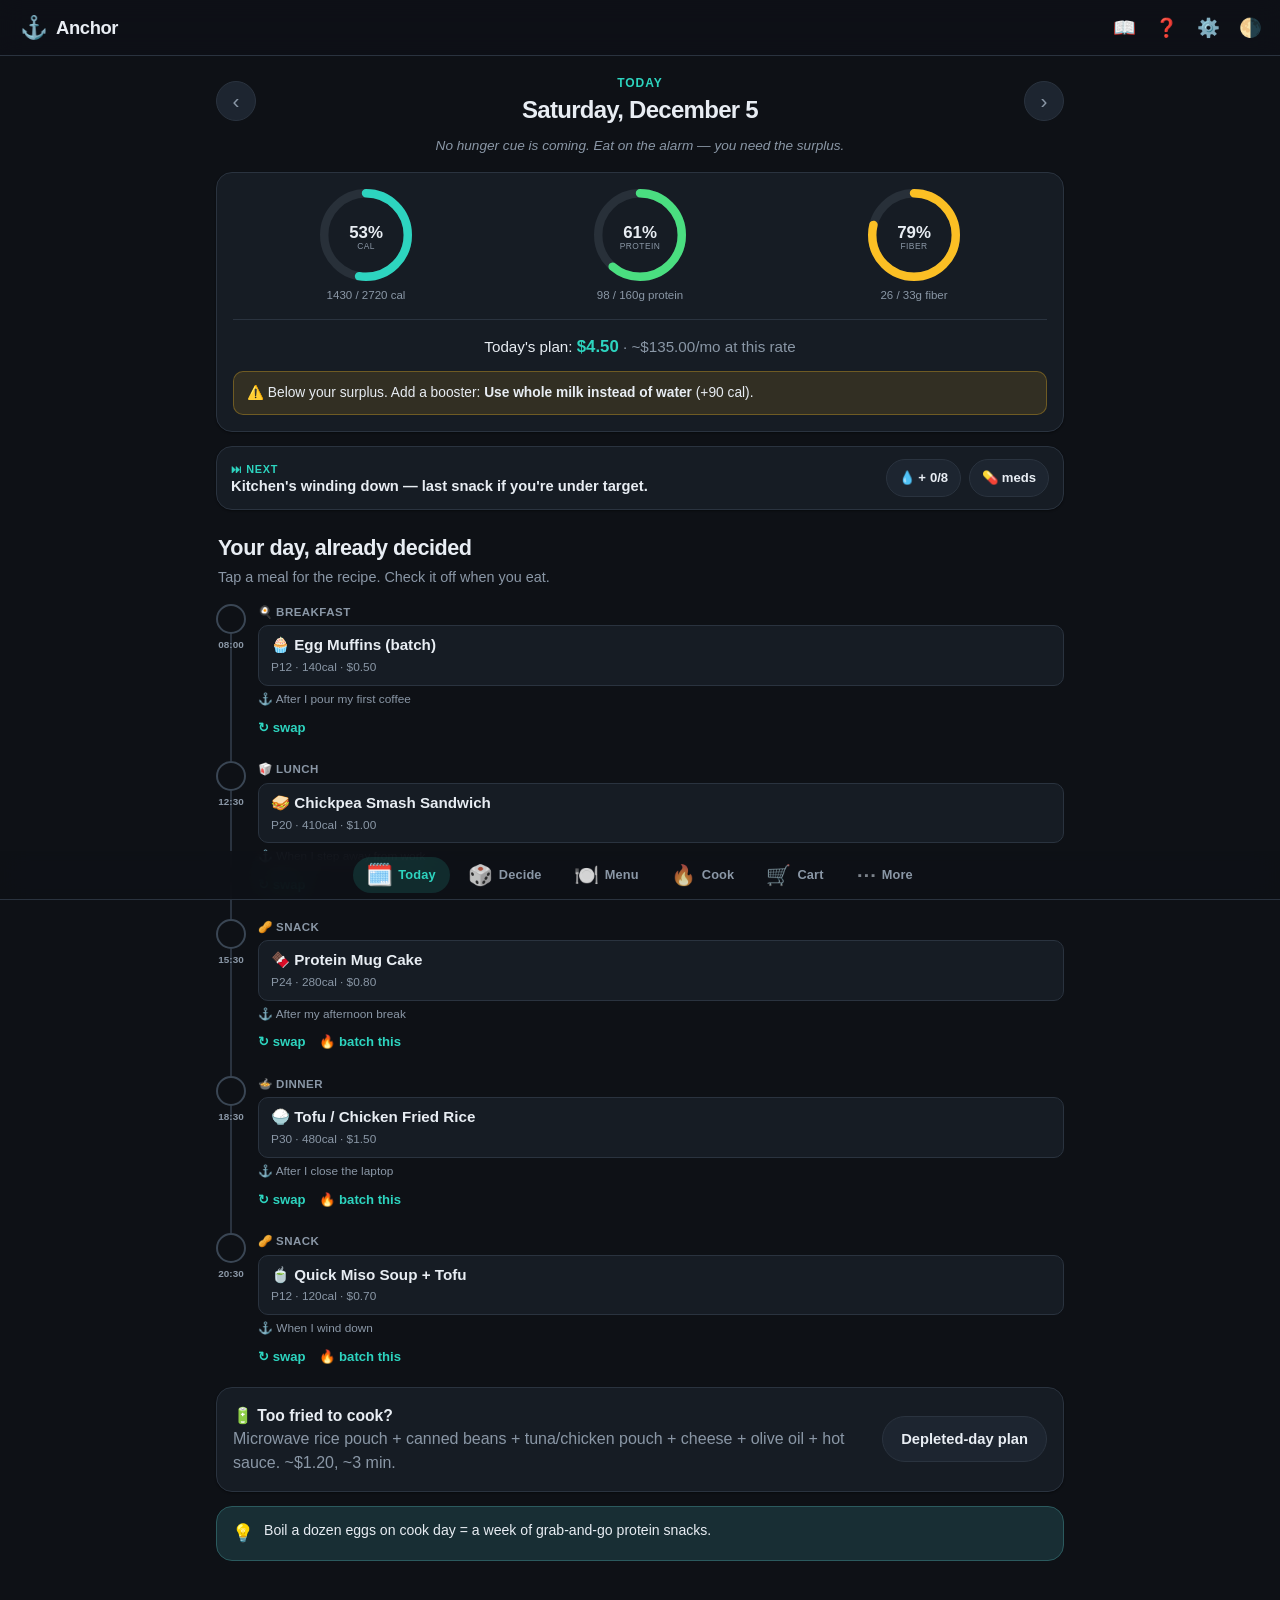
==== adhd_meal_system/app/index.html @ 1e83c7e8 "Add Anchor: full installable web app for the ADHD meal system Ships the meal system as a real produc" ====
<!DOCTYPE html>
<html lang="en" data-theme="dark">
<head>
  <meta charset="UTF-8" />
  <meta name="viewport" content="width=device-width, initial-scale=1.0, viewport-fit=cover, maximum-scale=5.0" />
  <meta name="description" content="Anchor — an ADHD meal system that decides what you eat so you don't have to. Cheap, high-protein, built for appetite-killing meds and low executive function." />
  <meta name="theme-color" content="#0e1116" />
  <meta name="color-scheme" content="dark light" />

  <!-- iOS / PWA -->
  <meta name="apple-mobile-web-app-capable" content="yes" />
  <meta name="apple-mobile-web-app-status-bar-style" content="black-translucent" />
  <meta name="apple-mobile-web-app-title" content="Anchor" />
  <meta name="mobile-web-app-capable" content="yes" />
  <link rel="manifest" href="manifest.json" />
  <link rel="apple-touch-icon" href="assets/icon.svg" />

  <title>Anchor · Eat on autopilot</title>

  <link rel="stylesheet" href="css/base.css" />
  <link rel="stylesheet" href="css/components.css" />
  <link rel="stylesheet" href="css/views.css" />
  <link rel="stylesheet" href="css/print.css" media="print" />
</head>
<body>
  <div id="app" class="app-shell">
    <!-- chrome + views injected by app.js -->
    <noscript>
      <div style="padding:2rem;font-family:system-ui;max-width:40rem;margin:0 auto;">
        <h1>⚓ Anchor</h1>
        <p>Anchor needs JavaScript to run. It's a single-page app with no server and
        no tracking — everything stays on your device. Enable JavaScript and reload.</p>
        <p>Prefer no app? The whole system is also written up in plain Markdown in the
        folder above this one (<code>00-START-HERE.md</code> through
        <code>08-budget-and-cost.md</code>), and there's a printable one-page
        <code>cheatsheet.html</code>.</p>
      </div>
    </noscript>
  </div>

  <!-- data + libs -->
  <script src="js/data.js"></script>
  <script src="js/library.js"></script>
  <script src="js/cookbooks.js"></script>
  <script src="js/library2.js"></script>
  <script src="js/library3.js"></script>
  <script src="js/foods.js"></script>
  <script src="js/library4.js"></script>
  <script src="js/library5.js"></script>
  <script src="js/library6.js"></script>
  <script src="js/library7.js"></script>
  <script src="js/library8.js"></script>
  <script src="js/library9.js"></script>
  <script src="js/library10.js"></script>
  <script src="js/util.js"></script>
  <script src="js/store.js"></script>
  <script src="js/calc.js"></script>
  <script src="js/charts.js"></script>
  <script src="js/ui.js"></script>
  <script src="js/notify.js"></script>

  <!-- views -->
  <script src="js/views/today.js"></script>
  <script src="js/views/decide.js"></script>
  <script src="js/views/plan.js"></script>
  <script src="js/views/prep.js"></script>
  <script src="js/views/menu.js"></script>
  <script src="js/views/plate.js"></script>
  <script src="js/views/cookday.js"></script>
  <script src="js/views/cookbooks.js"></script>
  <script src="js/views/flavor.js"></script>
  <script src="js/views/groceries.js"></script>
  <script src="js/views/budget.js"></script>
  <script src="js/views/calculator.js"></script>
  <script src="js/views/wellness.js"></script>
  <script src="js/views/track.js"></script>
  <script src="js/views/insights.js"></script>
  <script src="js/views/pantry.js"></script>
  <script src="js/views/learn.js"></script>
  <script src="js/views/help.js"></script>
  <script src="js/views/settings.js"></script>

  <!-- shell (boots on load) -->
  <script src="js/app.js"></script>
</body>
</html>
---- adhd_meal_system/app/css/base.css ----
/* ============================================================================
 * Anchor — base.css
 * Design tokens, reset, typography, theming (dark + light), layout shell.
 * ==========================================================================*/

/* ---- tokens: dark (default) ---- */
:root,
[data-theme="dark"] {
  --bg: #0e1116;
  --bg-2: #151a21;
  --bg-3: #1c232c;
  --surface: #161c24;
  --surface-2: #1d2530;
  --surface-3: #232c38;
  --border: #2a333f;
  --border-strong: #3a4654;
  --text: #e8edf3;
  --text-2: #b3becb;
  --muted: #8a97a6;
  --muted-strong: #6b7785;

  --accent: #2dd4bf;
  --accent-2: #14b8a6;
  --accent-ink: #04201c;
  --good: #4ade80;
  --good-ink: #052e16;
  --warn: #fbbf24;
  --warn-ink: #3a2a04;
  --danger: #f87171;
  --danger-ink: #3a0a0a;

  --ring-track: #283039;

  --shadow-sm: 0 1px 2px rgba(0,0,0,.4);
  --shadow: 0 6px 20px rgba(0,0,0,.35);
  --shadow-lg: 0 18px 50px rgba(0,0,0,.5);

  --radius: 16px;
  --radius-sm: 10px;
  --radius-lg: 22px;
  --radius-pill: 999px;

  --maxw: 880px;
  --nav-h: 64px;
  --top-h: 56px;

  --font: -apple-system, BlinkMacSystemFont, "Segoe UI", Roboto, "Helvetica Neue",
          Arial, "Noto Sans", sans-serif, "Apple Color Emoji", "Segoe UI Emoji";
  --mono: ui-monospace, SFMono-Regular, "SF Mono", Menlo, Consolas, monospace;
}

/* ---- tokens: light ---- */
[data-theme="light"] {
  --bg: #f4f6f9;
  --bg-2: #eef1f5;
  --bg-3: #e6eaf0;
  --surface: #ffffff;
  --surface-2: #f7f9fc;
  --surface-3: #eef2f7;
  --border: #e0e5ec;
  --border-strong: #cfd6e0;
  --text: #131a22;
  --text-2: #38424f;
  --muted: #687482;
  --muted-strong: #515c6a;

  --accent: #0d9488;
  --accent-2: #0f766e;
  --accent-ink: #ffffff;
  --good: #16a34a;
  --good-ink: #ffffff;
  --warn: #b45309;
  --warn-ink: #ffffff;
  --danger: #dc2626;
  --danger-ink: #ffffff;

  --ring-track: #e2e8f0;

  --shadow-sm: 0 1px 2px rgba(16,24,40,.06);
  --shadow: 0 6px 18px rgba(16,24,40,.08);
  --shadow-lg: 0 18px 50px rgba(16,24,40,.16);
}

/* ---- reset ---- */
*, *::before, *::after { box-sizing: border-box; }
html { -webkit-text-size-adjust: 100%; text-size-adjust: 100%; }
body {
  margin: 0;
  font-family: var(--font);
  background: var(--bg);
  color: var(--text);
  line-height: 1.5;
  -webkit-font-smoothing: antialiased;
  text-rendering: optimizeLegibility;
  overscroll-behavior-y: none;
}
h1, h2, h3, h4, p, ul, ol, figure, blockquote { margin: 0; }
ul, ol { padding: 0; list-style: none; }
button { font: inherit; color: inherit; cursor: pointer; background: none; border: none; }
a { color: var(--accent); text-decoration: none; }
input, textarea, select { font: inherit; color: inherit; }
img, svg { display: block; max-width: 100%; }
code, pre { font-family: var(--mono); }

::selection { background: color-mix(in srgb, var(--accent) 35%, transparent); }

/* scrollbars */
* { scrollbar-width: thin; scrollbar-color: var(--border-strong) transparent; }
*::-webkit-scrollbar { width: 8px; height: 8px; }
*::-webkit-scrollbar-thumb { background: var(--border-strong); border-radius: 8px; }
*::-webkit-scrollbar-track { background: transparent; }

/* ---- app shell layout ---- */
.app-shell {
  min-height: 100vh;
  min-height: 100dvh;
  display: flex;
  flex-direction: column;
}

.topbar {
  position: sticky;
  top: 0;
  z-index: 30;
  height: calc(var(--top-h) + env(safe-area-inset-top));
  padding-top: env(safe-area-inset-top);
  display: flex;
  align-items: center;
  justify-content: space-between;
  padding-left: 14px;
  padding-right: 10px;
  background: color-mix(in srgb, var(--bg) 82%, transparent);
  backdrop-filter: saturate(160%) blur(12px);
  -webkit-backdrop-filter: saturate(160%) blur(12px);
  border-bottom: 1px solid var(--border);
}

.brand { display: flex; align-items: center; gap: 8px; font-weight: 700; }
.brand-mark { font-size: 1.4rem; }
.brand-name { font-size: 1.15rem; letter-spacing: -0.02em; }

.topbar-actions { display: flex; align-items: center; gap: 2px; }
.icon-btn {
  width: 40px; height: 40px;
  display: grid; place-items: center;
  border-radius: var(--radius-sm);
  font-size: 1.15rem;
  transition: background .15s ease, transform .1s ease;
}
.icon-btn:hover { background: var(--surface-2); }
.icon-btn:active { transform: scale(.92); }

#main {
  flex: 1;
  overflow-y: auto;
  -webkit-overflow-scrolling: touch;
  padding-bottom: calc(var(--nav-h) + env(safe-area-inset-bottom) + 12px);
}

.view-root { width: 100%; }
.view {
  width: 100%;
  max-width: var(--maxw);
  margin: 0 auto;
  padding: 18px 16px 28px;
  animation: viewIn .26s cubic-bezier(.22,.61,.36,1);
}
@keyframes viewIn {
  from { opacity: 0; transform: translateY(8px); }
  to { opacity: 1; transform: none; }
}

/* ---- bottom nav ---- */
.bottomnav {
  position: fixed;
  left: 0; right: 0; bottom: 0;
  z-index: 30;
  height: calc(var(--nav-h) + env(safe-area-inset-bottom));
  padding-bottom: env(safe-area-inset-bottom);
  display: flex;
  background: color-mix(in srgb, var(--bg) 88%, transparent);
  backdrop-filter: saturate(160%) blur(14px);
  -webkit-backdrop-filter: saturate(160%) blur(14px);
  border-top: 1px solid var(--border);
}
.nav-item {
  flex: 1;
  display: flex;
  flex-direction: column;
  align-items: center;
  justify-content: center;
  gap: 2px;
  color: var(--muted);
  font-size: .66rem;
  font-weight: 600;
  letter-spacing: .01em;
  transition: color .15s ease;
  position: relative;
}
.nav-icon { font-size: 1.25rem; line-height: 1; filter: grayscale(.4) opacity(.85); transition: filter .15s ease, transform .15s ease; }
.nav-item.active { color: var(--accent); }
.nav-item.active .nav-icon { filter: none; transform: translateY(-1px) scale(1.08); }
.nav-item.active::after {
  content: "";
  position: absolute;
  top: 6px;
  width: 5px; height: 5px;
  border-radius: 50%;
  background: var(--accent);
}

/* ---- typography helpers ---- */
.muted { color: var(--muted); }
.section-title { font-size: 1.35rem; font-weight: 800; letter-spacing: -0.02em; }
.section-sub { color: var(--muted); font-size: .9rem; margin-top: 2px; }
.detail-h { font-size: 1rem; font-weight: 750; letter-spacing: -0.01em; margin-bottom: 10px; }
.disclaimer { color: var(--muted); font-size: .76rem; margin-top: 12px; line-height: 1.5; }

@media (min-width: 720px) {
  :root { --nav-h: 0px; }
  .bottomnav { position: sticky; top: var(--top-h); height: auto; border-top: none;
    border-bottom: 1px solid var(--border); justify-content: center; gap: 4px; padding: 6px; }
  .nav-item { flex: 0 0 auto; flex-direction: row; gap: 6px; padding: 8px 14px; border-radius: var(--radius-pill); font-size: .8rem; }
  .nav-item.active { background: color-mix(in srgb, var(--accent) 14%, transparent); }
  .nav-item.active::after { display: none; }
  #main { padding-bottom: 28px; }
}
---- adhd_meal_system/app/css/components.css ----
/* ============================================================================
 * Anchor — components.css
 * Reusable UI: cards, buttons, chips, stats, forms, modals, toasts, charts,
 * progress, badges, segmented controls, toggles.
 * ==========================================================================*/

/* ---- section header ---- */
.section-head {
  display: flex;
  align-items: flex-end;
  justify-content: space-between;
  gap: 12px;
  margin: 22px 2px 12px;
}
.view > .section-head:first-child { margin-top: 4px; }
.section-head-actions { display: flex; gap: 8px; flex-shrink: 0; }

/* ---- card ---- */
.card {
  background: var(--surface);
  border: 1px solid var(--border);
  border-radius: var(--radius);
  padding: 16px;
  box-shadow: var(--shadow-sm);
  margin-bottom: 14px;
}
.card-flush { padding: 0; overflow: hidden; }
.card-warn { border-color: color-mix(in srgb, var(--warn) 45%, var(--border)); }

/* ---- buttons ---- */
.btn {
  display: inline-flex;
  align-items: center;
  justify-content: center;
  gap: 8px;
  padding: 11px 18px;
  border-radius: var(--radius-pill);
  font-weight: 650;
  font-size: .92rem;
  border: 1px solid transparent;
  transition: transform .1s ease, background .15s ease, border-color .15s ease, opacity .15s ease;
  white-space: nowrap;
}
.btn:active { transform: scale(.96); }
.btn-primary { background: var(--accent); color: var(--accent-ink); }
.btn-primary:hover { background: var(--accent-2); }
.btn-ghost { background: var(--surface-2); border-color: var(--border); color: var(--text); }
.btn-ghost:hover { background: var(--surface-3); }
.btn-ghost.active { background: color-mix(in srgb, var(--accent) 18%, transparent); border-color: var(--accent); color: var(--accent); }
.btn-danger { background: color-mix(in srgb, var(--danger) 16%, transparent); color: var(--danger); border-color: color-mix(in srgb, var(--danger) 40%, transparent); }
.btn-danger:hover { background: color-mix(in srgb, var(--danger) 26%, transparent); }
.btn-sm { padding: 7px 13px; font-size: .82rem; }
.btn-block { width: 100%; margin-top: 14px; }
.linkbtn { color: var(--accent); font-weight: 600; font-size: .82rem; padding: 2px 0; }
.linkbtn:hover { text-decoration: underline; }

/* ---- chips ---- */
.chip {
  display: inline-flex;
  align-items: center;
  gap: 5px;
  padding: 4px 11px;
  border-radius: var(--radius-pill);
  font-size: .76rem;
  font-weight: 600;
  background: var(--surface-2);
  border: 1px solid var(--border);
  color: var(--text-2);
}
.chip-soft { background: var(--bg-3); color: var(--muted); }
.chip-accent { background: color-mix(in srgb, var(--accent) 16%, transparent); color: var(--accent); border-color: color-mix(in srgb, var(--accent) 35%, transparent); }
.chip-warn { background: color-mix(in srgb, var(--warn) 16%, transparent); color: var(--warn); border-color: color-mix(in srgb, var(--warn) 35%, transparent); }
.chip[role="button"] { cursor: pointer; }
.chip[role="button"]:hover { filter: brightness(1.1); }

/* ---- gear badge ---- */
.gear-badge {
  display: inline-flex;
  align-items: center;
  padding: 3px 9px;
  border-radius: var(--radius-pill);
  font-size: .72rem;
  font-weight: 700;
  letter-spacing: .01em;
}
.gear-cook { background: color-mix(in srgb, var(--warn) 18%, transparent); color: var(--warn); }
.gear-floor { background: color-mix(in srgb, var(--accent) 16%, transparent); color: var(--accent); }

/* ---- stats ---- */
.stat {
  background: var(--surface-2);
  border: 1px solid var(--border);
  border-radius: var(--radius-sm);
  padding: 12px;
  text-align: center;
  min-width: 0;
}
.stat-accent { background: color-mix(in srgb, var(--accent) 12%, var(--surface-2)); border-color: color-mix(in srgb, var(--accent) 30%, var(--border)); }
.stat-value { font-size: 1.25rem; font-weight: 800; letter-spacing: -0.02em; }
.stat-label { font-size: .72rem; color: var(--muted); margin-top: 2px; }
.stat-sub { font-size: .68rem; color: var(--muted-strong); margin-top: 1px; }

/* ---- macro pills ---- */
.macro-row { display: flex; flex-wrap: wrap; gap: 6px; margin-top: 4px; }
.macro-pill { font-size: .72rem; font-weight: 650; padding: 3px 9px; border-radius: var(--radius-pill); background: var(--bg-3); color: var(--text-2); }
.macro-pill.p { background: color-mix(in srgb, var(--good) 18%, transparent); color: var(--good); }
.macro-pill.f { background: color-mix(in srgb, var(--warn) 16%, transparent); color: var(--warn); }
.macro-pill.c { background: color-mix(in srgb, var(--accent) 14%, transparent); color: var(--accent); }
.macro-pill.cost { background: var(--surface-3); color: var(--text-2); }

/* ---- forms ---- */
.input, .select, .search-input, textarea.input {
  width: 100%;
  padding: 11px 13px;
  background: var(--surface-2);
  border: 1px solid var(--border);
  border-radius: var(--radius-sm);
  color: var(--text);
  transition: border-color .15s ease, box-shadow .15s ease;
}
.input:focus, .select:focus, .search-input:focus, textarea.input:focus {
  outline: none;
  border-color: var(--accent);
  box-shadow: 0 0 0 3px color-mix(in srgb, var(--accent) 22%, transparent);
}
.search-input { border-radius: var(--radius-pill); padding-left: 16px; }
.select { -webkit-appearance: none; appearance: none; padding-right: 30px;
  background-image: linear-gradient(45deg, transparent 50%, var(--muted) 50%), linear-gradient(135deg, var(--muted) 50%, transparent 50%);
  background-position: calc(100% - 16px) center, calc(100% - 11px) center;
  background-size: 5px 5px, 5px 5px; background-repeat: no-repeat; }
textarea.input { resize: vertical; min-height: 90px; }

/* ---- segmented control ---- */
.segmented {
  display: inline-flex;
  background: var(--bg-3);
  border: 1px solid var(--border);
  border-radius: var(--radius-pill);
  padding: 3px;
  gap: 2px;
  width: 100%;
}
.seg {
  flex: 1;
  padding: 8px 10px;
  border-radius: var(--radius-pill);
  font-size: .82rem;
  font-weight: 650;
  color: var(--muted);
  transition: background .15s ease, color .15s ease;
  white-space: nowrap;
}
.seg.active { background: var(--surface); color: var(--text); box-shadow: var(--shadow-sm); }

/* ---- toggle switch ---- */
.switch { display: flex; align-items: center; justify-content: space-between; gap: 12px; padding: 6px 0; cursor: pointer; }
.switch-label { font-weight: 550; }
.switch-control { position: relative; width: 46px; height: 28px; flex-shrink: 0; }
.switch-control input { position: absolute; opacity: 0; width: 100%; height: 100%; margin: 0; cursor: pointer; }
.switch-slider {
  position: absolute; inset: 0;
  background: var(--border-strong);
  border-radius: var(--radius-pill);
  transition: background .2s ease;
}
.switch-slider::before {
  content: ""; position: absolute; top: 3px; left: 3px;
  width: 22px; height: 22px; border-radius: 50%;
  background: #fff; box-shadow: var(--shadow-sm);
  transition: transform .2s cubic-bezier(.34,1.56,.64,1);
}
.switch-control input:checked + .switch-slider { background: var(--accent); }
.switch-control input:checked + .switch-slider::before { transform: translateX(18px); }

/* ---- range ---- */
.range-wrap { display: flex; align-items: center; gap: 12px; }
.range { flex: 1; -webkit-appearance: none; appearance: none; height: 6px; border-radius: 3px; background: var(--bg-3); }
.range::-webkit-slider-thumb { -webkit-appearance: none; width: 24px; height: 24px; border-radius: 50%; background: var(--accent); box-shadow: var(--shadow); cursor: pointer; border: 3px solid var(--surface); }
.range::-moz-range-thumb { width: 22px; height: 22px; border-radius: 50%; background: var(--accent); border: 3px solid var(--surface); cursor: pointer; }
.range-val { font-weight: 750; min-width: 64px; text-align: right; font-variant-numeric: tabular-nums; }

/* ---- checkbox ---- */
.checkbox {
  width: 24px; height: 24px;
  border-radius: 7px;
  border: 2px solid var(--border-strong);
  display: grid; place-items: center;
  font-size: .85rem; font-weight: 800;
  color: transparent;
  flex-shrink: 0;
  transition: background .15s ease, border-color .15s ease, color .15s ease;
}
.checkbox.on { background: var(--accent); border-color: var(--accent); color: var(--accent-ink); }

/* ---- check circle (timeline) ---- */
.check-circle {
  width: 30px; height: 30px; border-radius: 50%;
  border: 2px solid var(--border-strong);
  display: grid; place-items: center;
  color: transparent; font-weight: 800;
  transition: all .18s ease;
}
.check-circle.on { background: var(--good); border-color: var(--good); color: var(--good-ink); transform: scale(1.05); }

/* ---- modal ---- */
.modal-overlay {
  position: fixed; inset: 0; z-index: 100;
  background: rgba(4,7,11,.55);
  backdrop-filter: blur(4px);
  display: flex; align-items: flex-end; justify-content: center;
  opacity: 0; transition: opacity .22s ease;
  padding: 0;
}
.modal-overlay.show { opacity: 1; }
.modal {
  position: relative;
  width: 100%;
  max-width: 560px;
  max-height: 92vh;
  overflow-y: auto;
  background: var(--surface);
  border: 1px solid var(--border);
  border-radius: var(--radius-lg) var(--radius-lg) 0 0;
  padding: 22px 18px calc(22px + env(safe-area-inset-bottom));
  box-shadow: var(--shadow-lg);
  transform: translateY(16px);
  transition: transform .26s cubic-bezier(.22,.61,.36,1);
}
.modal-overlay.show .modal { transform: none; }
.modal-close {
  position: absolute; top: 12px; right: 12px;
  width: 34px; height: 34px; border-radius: 50%;
  background: var(--surface-2); color: var(--muted);
  display: grid; place-items: center; font-size: 1rem;
}
.modal-close:hover { background: var(--surface-3); color: var(--text); }
.modal-title { font-size: 1.3rem; font-weight: 800; letter-spacing: -0.02em; margin-bottom: 6px; padding-right: 30px; }
.modal-actions { display: flex; gap: 10px; margin-top: 18px; flex-wrap: wrap; }
.modal-actions .btn { flex: 1; min-width: 130px; }
body.modal-open { overflow: hidden; }

@media (min-width: 600px) {
  .modal-overlay { align-items: center; padding: 20px; }
  .modal { border-radius: var(--radius-lg); }
}

/* ---- toast ---- */
.toast {
  position: fixed;
  left: 50%; bottom: calc(var(--nav-h) + 18px + env(safe-area-inset-bottom));
  transform: translate(-50%, 12px);
  background: var(--text);
  color: var(--bg);
  padding: 11px 18px;
  border-radius: var(--radius-pill);
  font-weight: 650; font-size: .86rem;
  box-shadow: var(--shadow-lg);
  z-index: 200; opacity: 0;
  transition: opacity .25s ease, transform .25s ease;
  pointer-events: none;
  max-width: 90vw;
}
.toast.show { opacity: 1; transform: translate(-50%, 0); }

/* ---- progress bar ---- */
.progress-bar { height: 10px; background: var(--bg-3); border-radius: var(--radius-pill); overflow: hidden; }
.progress-fill { height: 100%; background: linear-gradient(90deg, var(--accent-2), var(--accent)); border-radius: var(--radius-pill); transition: width .4s cubic-bezier(.22,.61,.36,1); }
.progress-text { font-size: .8rem; color: var(--muted); margin-top: 6px; }

/* ---- charts ---- */
.ring { display: block; }
.ring-value { font-size: 22px; font-weight: 800; fill: var(--text); }
.ring-label { font-size: 11px; fill: var(--muted); text-transform: uppercase; letter-spacing: .05em; }
.linechart { width: 100%; height: auto; overflow: visible; }
.grid { stroke: var(--border); stroke-width: 1; stroke-dasharray: 2 4; }
.chart-axis { font-size: 10px; fill: var(--muted); font-variant-numeric: tabular-nums; }
.chart-empty { font-size: 13px; fill: var(--muted); }
.line-stroke { stroke: var(--accent); stroke-width: 2.5; stroke-linejoin: round; stroke-linecap: round; }
.line-area { fill: color-mix(in srgb, var(--accent) 14%, transparent); stroke: none; }
.line-dot { fill: var(--accent); stroke: var(--surface); stroke-width: 2; }
.trend-line { stroke: var(--warn); stroke-width: 1.5; stroke-dasharray: 4 4; opacity: .8; }

/* ---- macro bar ---- */
.macrobar-track { height: 8px; background: var(--bg-3); border-radius: 4px; overflow: hidden; }
.macrobar-fill { height: 100%; border-radius: 4px; transition: width .4s ease; }

/* ---- heatmap ---- */
.heatmap { display: grid; gap: 4px; margin: 12px 0; }
.heatcell { aspect-ratio: 1; border-radius: 4px; background: var(--bg-3); }
.heatcell[data-level="0"] { background: var(--bg-3); }
.heatcell[data-level="1"] { background: color-mix(in srgb, var(--accent) 30%, var(--bg-3)); }
.heatcell[data-level="2"] { background: color-mix(in srgb, var(--accent) 60%, var(--bg-3)); }
.heatcell[data-level="3"] { background: var(--accent); }
.heat-legend { display: flex; align-items: center; gap: 5px; font-size: .72rem; }
.heat-legend .heatcell { width: 14px; height: 14px; aspect-ratio: auto; display: inline-block; }

/* ---- nudges / callouts ---- */
.nudge {
  margin-top: 12px;
  padding: 11px 13px;
  border-radius: var(--radius-sm);
  background: color-mix(in srgb, var(--warn) 12%, transparent);
  border: 1px solid color-mix(in srgb, var(--warn) 30%, transparent);
  font-size: .86rem;
}
.nudge-good { background: color-mix(in srgb, var(--good) 12%, transparent); border-color: color-mix(in srgb, var(--good) 30%, transparent); }
.callout {
  padding: 12px 14px; border-left: 3px solid var(--accent);
  background: var(--surface-2); border-radius: 0 var(--radius-sm) var(--radius-sm) 0;
  font-style: italic; color: var(--text-2); margin: 8px 0;
}
.callout-warn { border-left-color: var(--warn); }

/* ---- empty state ---- */
.empty-state { text-align: center; padding: 40px 20px; color: var(--muted); }
.empty-emoji { font-size: 2.4rem; margin-bottom: 8px; }
.empty-state h3 { font-weight: 700; color: var(--text-2); }

/* ---- tag rows / lists ---- */
.tag-row { display: flex; flex-wrap: wrap; gap: 6px; margin: 12px 0; }
.tag-good { color: var(--good); font-weight: 650; }
.tag-warn { color: var(--warn); font-weight: 650; }
.detail-list { display: flex; flex-direction: column; gap: 7px; }
.detail-list li { position: relative; padding-left: 18px; font-size: .9rem; color: var(--text-2); }
.detail-list li::before { content: "•"; position: absolute; left: 4px; color: var(--accent); }
.detail-steps { display: flex; flex-direction: column; gap: 9px; counter-reset: step; }
.detail-steps li { position: relative; padding-left: 30px; font-size: .9rem; color: var(--text-2); }
.detail-steps li::before {
  counter-increment: step; content: counter(step);
  position: absolute; left: 0; top: -1px;
  width: 21px; height: 21px; border-radius: 50%;
  background: color-mix(in srgb, var(--accent) 18%, transparent); color: var(--accent);
  font-size: .72rem; font-weight: 800; display: grid; place-items: center;
}
.rule-list { display: flex; flex-direction: column; gap: 9px; }
.rule-list li { display: flex; gap: 10px; font-size: .9rem; color: var(--text-2); }
.rule-dot { color: var(--accent); font-weight: 800; flex-shrink: 0; }
.ranked-list { display: flex; flex-direction: column; gap: 8px; }
.ranked-list li { display: flex; align-items: center; gap: 10px; font-size: .88rem; }
.rank { width: 22px; height: 22px; border-radius: 50%; background: var(--surface-3); color: var(--muted); font-size: .72rem; font-weight: 800; display: grid; place-items: center; flex-shrink: 0; }
.copy-list { display: flex; flex-direction: column; gap: 8px; }
.copy-line { display: flex; align-items: center; gap: 8px; justify-content: space-between; }
.copy-line code { font-size: .78rem; background: var(--bg-3); padding: 6px 9px; border-radius: 7px; flex: 1; overflow-x: auto; white-space: nowrap; }

.errbox { background: var(--bg-3); padding: 12px; border-radius: 10px; font-size: .76rem; overflow-x: auto; color: var(--danger); white-space: pre-wrap; }
---- adhd_meal_system/app/css/views.css ----
/* ============================================================================
 * Anchor — views.css
 * Per-screen layouts: today, plan, menu, cookday, groceries, budget, calc,
 * track, learn, pantry, settings, onboarding, more-sheet.
 * ==========================================================================*/

/* ============================ TODAY ============================ */
.today-hero { margin-bottom: 16px; }
.today-hero-row { display: flex; align-items: center; justify-content: space-between; gap: 10px; }
.today-hero-center { text-align: center; }
.today-eyebrow { font-size: .75rem; font-weight: 700; text-transform: uppercase; letter-spacing: .08em; color: var(--accent); }
.today-date { font-size: 1.5rem; font-weight: 850; letter-spacing: -0.03em; }
.daynav {
  width: 40px; height: 40px; border-radius: 50%;
  background: var(--surface-2); border: 1px solid var(--border);
  font-size: 1.3rem; color: var(--muted); display: grid; place-items: center;
}
.daynav:hover { background: var(--surface-3); color: var(--text); }
.today-mantra { text-align: center; color: var(--muted); font-size: .85rem; margin-top: 8px; font-style: italic; }

.rings-row { display: flex; justify-content: space-around; gap: 8px; }
.ring-block { display: flex; flex-direction: column; align-items: center; gap: 6px; }
.ring-block .ring { width: 92px; height: 92px; }
.ring-caption { font-size: .72rem; color: var(--muted); text-align: center; font-variant-numeric: tabular-nums; }
.today-cost { text-align: center; margin-top: 14px; padding-top: 14px; border-top: 1px solid var(--border); font-size: .95rem; }
.today-cost strong { color: var(--accent); font-size: 1.05rem; }

/* timeline */
.timeline { display: flex; flex-direction: column; }
.timeline-item { display: flex; gap: 12px; padding: 4px 0; position: relative; }
.timeline-item::before {
  content: ""; position: absolute; left: 14px; top: 34px; bottom: -4px;
  width: 2px; background: var(--border);
}
.timeline-item:last-child::before { display: none; }
.timeline-time { display: flex; flex-direction: column; align-items: center; gap: 4px; width: 30px; flex-shrink: 0; z-index: 1; }
.timeline-clock { font-size: .62rem; color: var(--muted); font-weight: 600; font-variant-numeric: tabular-nums; white-space: nowrap; }
.timeline-body { flex: 1; padding-bottom: 14px; min-width: 0; }
.timeline-slot { font-size: .72rem; font-weight: 700; color: var(--muted); text-transform: uppercase; letter-spacing: .04em; }
.timeline-meal {
  display: flex; flex-direction: column; align-items: flex-start; gap: 2px;
  width: 100%; text-align: left; padding: 8px 12px; margin-top: 4px;
  background: var(--surface); border: 1px solid var(--border); border-radius: var(--radius-sm);
  transition: border-color .15s ease, background .15s ease;
}
.timeline-meal:hover { border-color: var(--border-strong); background: var(--surface-2); }
.timeline-meal-name { font-weight: 650; font-size: .95rem; }
.timeline-meal-macros { font-size: .74rem; color: var(--muted); font-variant-numeric: tabular-nums; }
.timeline-anchor { font-size: .74rem; color: var(--muted); margin-top: 5px; }
.timeline-actions { display: flex; gap: 14px; margin-top: 7px; }
.timeline-item.done .timeline-meal { opacity: .6; }
.timeline-item.done .timeline-meal-name { text-decoration: line-through; }

.crash-quick { display: flex; align-items: center; justify-content: space-between; gap: 12px; }
.crash-quick-title { font-size: .98rem; font-weight: 750; }
.tip-banner {
  display: flex; gap: 10px; align-items: flex-start;
  background: color-mix(in srgb, var(--accent) 10%, var(--surface));
  border: 1px solid color-mix(in srgb, var(--accent) 24%, var(--border));
  border-radius: var(--radius); padding: 13px 15px; font-size: .88rem; margin-top: 6px;
}
.tip-emoji { font-size: 1.1rem; }

/* swap list */
.swap-list { display: flex; flex-direction: column; gap: 8px; margin-top: 10px; }
.swap-option { display: flex; align-items: center; gap: 12px; padding: 11px; border-radius: var(--radius-sm);
  background: var(--surface-2); border: 1px solid var(--border); text-align: left; transition: border-color .15s ease; }
.swap-option:hover { border-color: var(--accent); }
.swap-option.current { border-color: var(--accent); background: color-mix(in srgb, var(--accent) 10%, var(--surface-2)); }
.swap-emoji { font-size: 1.5rem; }
.swap-text { flex: 1; min-width: 0; }
.swap-name { font-weight: 650; }
.swap-macros { font-size: .76rem; color: var(--muted); }

/* ============================ MEAL CARD ============================ */
.menu-grid { display: grid; grid-template-columns: repeat(auto-fill, minmax(165px, 1fr)); gap: 12px; }
.meal-card {
  display: flex; flex-direction: column; gap: 7px;
  background: var(--surface); border: 1px solid var(--border);
  border-radius: var(--radius); padding: 14px; text-align: left;
  transition: transform .12s ease, border-color .15s ease, box-shadow .15s ease;
}
.meal-card:hover { transform: translateY(-2px); border-color: var(--border-strong); box-shadow: var(--shadow); }
.meal-card:active { transform: translateY(0) scale(.99); }
.meal-card-top { display: flex; align-items: center; justify-content: space-between; }
.meal-emoji { font-size: 1.9rem; }
.fav-btn { font-size: 1.15rem; color: var(--muted); width: 30px; height: 30px; border-radius: 50%; }
.fav-btn.on { color: var(--warn); }
.fav-btn:hover { background: var(--surface-2); }
.meal-name { font-size: 1rem; font-weight: 750; letter-spacing: -0.01em; line-height: 1.25; }
.meal-note { font-size: .78rem; color: var(--muted); line-height: 1.4; }
.meal-card .gear-badge { align-self: flex-start; }
.meal-slot-label { font-size: .72rem; color: var(--accent); font-weight: 700; }

/* meal detail modal */
.meal-detail-head { display: flex; gap: 14px; align-items: center; margin-bottom: 14px; }
.meal-detail-emoji { font-size: 2.8rem; }
.meal-detail-badges { display: flex; flex-wrap: wrap; gap: 6px; margin-top: 6px; }
.macro-grid { display: grid; grid-template-columns: repeat(3, 1fr); gap: 8px; margin-bottom: 14px; }
.detail-cols { display: grid; gap: 18px; margin-top: 8px; }
.booster-callout {
  margin-top: 16px; padding: 12px 14px; border-radius: var(--radius-sm);
  background: color-mix(in srgb, var(--good) 12%, transparent);
  border: 1px solid color-mix(in srgb, var(--good) 28%, transparent); font-size: .86rem;
}
@media (min-width: 520px) { .detail-cols { grid-template-columns: 1fr 1fr; } }

/* ============================ MENU ============================ */
.menu-controls { display: flex; flex-direction: column; gap: 10px; margin-bottom: 14px; }
.menu-seg-wrap { overflow-x: auto; }
.menu-filters { display: flex; gap: 8px; flex-wrap: wrap; }
.menu-filters .select { width: auto; flex: 1; min-width: 110px; }
.menu-count { font-size: .8rem; }

/* ============================ PLAN ============================ */
.week-summary { display: grid; grid-template-columns: repeat(auto-fit, minmax(86px, 1fr)); gap: 8px; }
.week-note { font-size: .84rem; color: var(--muted); margin-top: 12px; }
.cook-chips { display: flex; flex-wrap: wrap; gap: 8px; margin-top: 6px; }
.plan-grid { display: flex; flex-direction: column; gap: 10px; }
.plan-day { background: var(--surface); border: 1px solid var(--border); border-radius: var(--radius); padding: 12px; }
.plan-day.is-today { border-color: var(--accent); box-shadow: 0 0 0 1px var(--accent); }
.plan-day-head { display: flex; align-items: baseline; gap: 8px; margin-bottom: 10px; }
.plan-day-name { font-weight: 800; }
.plan-day-date { color: var(--muted); font-size: .82rem; }
.plan-day-cost { margin-left: auto; font-weight: 700; color: var(--accent); font-variant-numeric: tabular-nums; }
.plan-day-meals { display: grid; grid-template-columns: repeat(auto-fit, minmax(120px, 1fr)); gap: 6px; }
.plan-cell { display: flex; flex-direction: column; gap: 1px; text-align: left; padding: 8px 10px; border-radius: var(--radius-sm); background: var(--surface-2); border: 1px solid var(--border); transition: border-color .15s ease; }
.plan-cell:hover { border-color: var(--accent); }
.plan-cell-slot { font-size: .64rem; text-transform: uppercase; letter-spacing: .04em; color: var(--muted); font-weight: 700; }
.plan-cell-meal { font-size: .82rem; font-weight: 600; line-height: 1.2; }
.plan-day-foot { margin-top: 8px; font-size: .74rem; color: var(--muted); text-align: right; font-variant-numeric: tabular-nums; }

/* ============================ COOK DAY ============================ */
.cook-picker { display: flex; gap: 10px; overflow-x: auto; padding-bottom: 6px; margin-bottom: 14px; scroll-snap-type: x mandatory; }
.cook-pick { flex: 0 0 auto; display: flex; flex-direction: column; align-items: center; gap: 3px; width: 104px; padding: 12px 8px; border-radius: var(--radius); background: var(--surface); border: 1px solid var(--border); scroll-snap-align: start; transition: border-color .15s ease; }
.cook-pick:hover { border-color: var(--border-strong); }
.cook-pick.active { border-color: var(--accent); background: color-mix(in srgb, var(--accent) 10%, var(--surface)); }
.cook-pick-emoji { font-size: 1.8rem; }
.cook-pick-name { font-size: .76rem; font-weight: 650; text-align: center; line-height: 1.2; }
.cook-pick-cost { font-size: .68rem; }
.cookday-head { display: flex; gap: 14px; align-items: center; margin-bottom: 14px; }
.cookday-emoji { font-size: 3rem; }
.cookday-name { font-size: 1.4rem; font-weight: 820; letter-spacing: -0.02em; }
.stepper-row { display: flex; align-items: center; justify-content: space-between; gap: 12px; margin-bottom: 14px; }
.stepper-label { font-weight: 600; }
.stepper { display: inline-flex; align-items: center; gap: 4px; background: var(--bg-3); border-radius: var(--radius-pill); padding: 4px; }
.stepper-btn { width: 34px; height: 34px; border-radius: 50%; background: var(--surface); font-size: 1.2rem; font-weight: 700; display: grid; place-items: center; box-shadow: var(--shadow-sm); }
.stepper-btn:active { transform: scale(.9); }
.stepper-val { min-width: 32px; text-align: center; font-weight: 800; font-size: 1.1rem; font-variant-numeric: tabular-nums; }
.stepper-sm .stepper-btn { width: 28px; height: 28px; font-size: 1rem; }
.cookday-yield { display: grid; grid-template-columns: repeat(2, 1fr); gap: 8px; }
.cookday-portion-tip { margin-top: 12px; padding: 10px 12px; background: color-mix(in srgb, var(--warn) 12%, transparent); border-radius: var(--radius-sm); font-size: .82rem; }
@media (min-width: 520px) { .cookday-yield { grid-template-columns: repeat(4, 1fr); } }

/* ============================ GROCERIES ============================ */
.grocery-hint { font-size: .84rem; line-height: 1.5; }
.grocery-sections { display: flex; flex-direction: column; gap: 14px; }
.grocery-section { background: var(--surface); border: 1px solid var(--border); border-radius: var(--radius); padding: 14px; }
.grocery-section.section-done { opacity: .72; }
.grocery-section-title { display: flex; align-items: center; justify-content: space-between; font-size: .95rem; font-weight: 750; margin-bottom: 10px; }
.grocery-list { display: flex; flex-direction: column; }
.grocery-item { display: flex; align-items: center; gap: 12px; padding: 9px 4px; border-bottom: 1px solid var(--border); cursor: pointer; }
.grocery-item:last-child { border-bottom: none; }
.grocery-item-text { flex: 1; min-width: 0; }
.grocery-item-name { font-weight: 600; font-size: .92rem; }
.grocery-item-note { display: block; font-size: .74rem; color: var(--muted); }
.grocery-item.checked .grocery-item-name { text-decoration: line-through; color: var(--muted); }
.tier1-badge { color: var(--warn); font-size: 1rem; flex-shrink: 0; }
.grocery-section-count { font-size: .76rem; font-weight: 600; }

/* ============================ BUDGET ============================ */
.budget-projection { display: grid; grid-template-columns: repeat(3, 1fr); gap: 8px; margin-bottom: 6px; }
.tier-grid { display: grid; gap: 12px; }
.tier-card { position: relative; background: var(--surface); border: 1px solid var(--border); border-radius: var(--radius); padding: 16px; }
.tier-target { border-color: var(--accent); box-shadow: 0 0 0 1px var(--accent); }
.tier-flag { position: absolute; top: -9px; right: 14px; background: var(--accent); color: var(--accent-ink); font-size: .64rem; font-weight: 800; letter-spacing: .06em; padding: 3px 9px; border-radius: var(--radius-pill); }
.tier-name { font-size: 1.05rem; font-weight: 780; }
.tier-cost { font-size: 1.6rem; font-weight: 850; color: var(--accent); letter-spacing: -0.02em; margin-top: 2px; }
.tier-day { font-size: .8rem; }
.tier-desc { font-size: .85rem; color: var(--text-2); margin-top: 8px; line-height: 1.45; }
.store-list { display: flex; flex-direction: column; gap: 10px; }
.store-card { background: var(--surface); border: 1px solid var(--border); border-radius: var(--radius); padding: 14px; }
.store-primary { border-color: color-mix(in srgb, var(--accent) 40%, var(--border)); }
.store-head { display: flex; align-items: center; gap: 10px; margin-bottom: 4px; }
.store-name { font-size: 1.02rem; font-weight: 760; }
.store-use { font-size: .9rem; color: var(--text-2); font-weight: 550; }
.store-note { font-size: .8rem; margin-top: 4px; }
.perdollar-grid { display: grid; gap: 12px; }
@media (min-width: 600px) {
  .tier-grid { grid-template-columns: repeat(3, 1fr); }
  .perdollar-grid { grid-template-columns: 1fr 1fr; }
}

/* ============================ CALCULATOR ============================ */
.calc-field { margin-bottom: 16px; }
.calc-label { display: block; font-weight: 650; font-size: .88rem; margin-bottom: 8px; }
.calc-save { margin-top: 4px; }
.calc-headline { text-align: center; padding: 8px 0 16px; }
.calc-big { display: flex; align-items: baseline; justify-content: center; gap: 8px; }
.calc-num { font-size: 3rem; font-weight: 880; letter-spacing: -0.04em; color: var(--accent); font-variant-numeric: tabular-nums; }
.calc-unit { font-size: 1.1rem; color: var(--muted); font-weight: 650; }
.calc-headline-sub { color: var(--muted); font-size: .86rem; margin-top: 4px; }
.calc-macros { display: grid; grid-template-columns: repeat(2, 1fr); gap: 10px; margin-bottom: 16px; }
.calc-macro-tile { background: var(--surface); border: 1px solid var(--border); border-left-width: 4px; border-radius: var(--radius-sm); padding: 12px; }
.calc-macro-val { font-size: 1.5rem; font-weight: 850; letter-spacing: -0.02em; }
.calc-macro-label { font-weight: 650; font-size: .9rem; }
.calc-macro-hint { font-size: .76rem; color: var(--muted); margin-top: 2px; line-height: 1.4; }
.calc-weekly { text-align: center; padding: 10px; background: var(--surface-2); border-radius: var(--radius-sm); margin-bottom: 14px; }
.calc-boosters { margin-top: 6px; }
.booster-chips { display: flex; flex-wrap: wrap; gap: 6px; }
@media (min-width: 520px) { .calc-macros { grid-template-columns: repeat(4, 1fr); } }

/* ============================ TRACK ============================ */
.checkin-row { display: flex; align-items: center; gap: 12px; width: 100%; text-align: left; padding: 11px 4px; border-bottom: 1px solid var(--border); }
.checkin-row:last-of-type { border-bottom: none; }
.checkin-label { font-weight: 550; font-size: .92rem; }
.checkin-row.on .checkin-label { color: var(--good); }
.chart-host { margin: 12px 0; min-height: 150px; }
.weight-input-row { display: flex; gap: 10px; margin-bottom: 12px; }
.weight-input-row .input { flex: 1; }
.trend-box { display: flex; align-items: center; justify-content: space-between; gap: 12px; padding: 12px; background: var(--surface-2); border-radius: var(--radius-sm); flex-wrap: wrap; }
.trend-num { font-size: 1.3rem; font-weight: 850; font-variant-numeric: tabular-nums; }
.trend-num.up { color: var(--good); }
.trend-num.down { color: var(--danger); }
.trend-advice { font-size: .85rem; color: var(--text-2); flex: 1; min-width: 150px; text-align: right; }

/* ============================ LEARN ============================ */
.learn-tabs { display: flex; gap: 6px; background: var(--bg-3); padding: 4px; border-radius: var(--radius-pill); margin-bottom: 16px; overflow-x: auto; }
.learn-tab { flex: 1; padding: 9px 12px; border-radius: var(--radius-pill); font-weight: 650; font-size: .82rem; color: var(--muted); white-space: nowrap; }
.learn-tab.active { background: var(--surface); color: var(--text); box-shadow: var(--shadow-sm); }
.principle-intro { color: var(--text-2); font-size: .92rem; margin-bottom: 16px; line-height: 1.55; }
.principle-list { display: flex; flex-direction: column; gap: 10px; }
.principle-card { display: flex; gap: 14px; background: var(--surface); border: 1px solid var(--border); border-radius: var(--radius); padding: 16px; }
.principle-num { flex-shrink: 0; width: 34px; height: 34px; border-radius: 50%; background: color-mix(in srgb, var(--accent) 16%, transparent); color: var(--accent); font-weight: 850; display: grid; place-items: center; }
.principle-title { font-size: 1rem; font-weight: 750; letter-spacing: -0.01em; }
.principle-body { font-size: .87rem; color: var(--text-2); margin-top: 4px; line-height: 1.5; }
.principle-summary { margin-top: 16px; padding: 16px; background: color-mix(in srgb, var(--accent) 10%, var(--surface)); border: 1px solid color-mix(in srgb, var(--accent) 24%, var(--border)); border-radius: var(--radius); font-size: .9rem; line-height: 1.55; }
.schedule-tab { display: flex; flex-direction: column; }
.schedule-rows { display: flex; flex-direction: column; gap: 8px; }
.schedule-row { display: flex; gap: 14px; align-items: center; padding: 9px 0; border-bottom: 1px solid var(--border); }
.schedule-row:last-child { border-bottom: none; }
.schedule-time { font-weight: 800; font-variant-numeric: tabular-nums; color: var(--accent); width: 56px; flex-shrink: 0; }
.schedule-meal { font-weight: 600; font-size: .9rem; }
.schedule-anchor { font-size: .78rem; }
.crash-cols { display: grid; gap: 12px; }
.crash-meals { display: flex; flex-direction: column; gap: 10px; margin-bottom: 14px; }
.crash-meal-card { display: flex; gap: 14px; background: var(--surface); border: 1px solid var(--border); border-radius: var(--radius); padding: 14px; }
.crash-meal-num { flex-shrink: 0; width: 30px; height: 30px; border-radius: 50%; background: var(--accent); color: var(--accent-ink); font-weight: 850; display: grid; place-items: center; }
.crash-meal-card h4 { font-weight: 750; }
.crash-meal-card p { font-size: .86rem; color: var(--text-2); margin-top: 3px; }
.crash-mantra { margin-top: 8px; padding: 14px 16px; background: color-mix(in srgb, var(--good) 10%, var(--surface)); border: 1px solid color-mix(in srgb, var(--good) 26%, var(--border)); border-radius: var(--radius); font-weight: 600; font-size: .9rem; }
@media (min-width: 560px) { .crash-cols { grid-template-columns: 1fr 1fr; } }

/* ============================ PANTRY ============================ */
.pantry-zones { display: grid; gap: 14px; }
.pantry-list { display: flex; flex-direction: column; }
.pantry-item { display: flex; align-items: center; justify-content: space-between; gap: 12px; padding: 9px 0; border-bottom: 1px solid var(--border); border-left: 3px solid transparent; padding-left: 10px; margin-left: -10px; }
.pantry-item:last-child { border-bottom: none; }
.pantry-item.stock-low { border-left-color: var(--danger); }
.pantry-item.stock-mid { border-left-color: var(--warn); }
.pantry-item.stock-ok { border-left-color: var(--good); }
.pantry-item-main { min-width: 0; }
.pantry-name { font-weight: 600; font-size: .9rem; }
.pantry-target { font-size: .72rem; display: block; }
.pantry-low .low-chips { display: flex; flex-wrap: wrap; gap: 6px; margin: 8px 0 12px; }
@media (min-width: 560px) { .pantry-zones { grid-template-columns: 1fr 1fr; } }

/* ============================ SETTINGS ============================ */
.setting-field { margin-bottom: 14px; }
.setting-label { display: block; font-weight: 600; font-size: .85rem; margin-bottom: 7px; }
.schedule-editor { display: flex; flex-direction: column; gap: 12px; }
.sched-edit-row { display: flex; gap: 10px; align-items: flex-start; }
.sched-time { width: 96px; flex-shrink: 0; }
.sched-edit-fields { flex: 1; display: flex; flex-direction: column; gap: 6px; min-width: 0; }
.app-footer { text-align: center; padding: 24px 0 8px; color: var(--muted); }
.app-footer-name { font-weight: 750; color: var(--text-2); }
.import-area { font-family: var(--mono); font-size: .76rem; }

/* ============================ ONBOARDING / MORE ============================ */
.onboard { text-align: center; padding: 8px 4px; }
.onboard-mark { font-size: 3.4rem; }
.onboard-title { font-size: 2rem; font-weight: 880; letter-spacing: -0.03em; }
.onboard-tag { color: var(--accent); font-weight: 700; margin-top: 2px; }
.onboard-body { color: var(--text-2); font-size: .92rem; margin: 14px 0; line-height: 1.55; text-align: left; }
.onboard .setting-label { text-align: left; margin-top: 14px; }
.onboard-rules { display: flex; flex-direction: column; gap: 10px; text-align: left; margin: 14px 0; }
.onboard-rules li { position: relative; padding-left: 26px; font-size: .9rem; color: var(--text-2); line-height: 1.45; }
.onboard-rules li::before { content: "✓"; position: absolute; left: 0; top: 0; color: var(--good); font-weight: 850; }
.more-grid { display: grid; grid-template-columns: repeat(2, 1fr); gap: 10px; margin-top: 10px; }
.more-item { display: flex; flex-direction: column; align-items: center; gap: 8px; padding: 18px 10px; border-radius: var(--radius); background: var(--surface-2); border: 1px solid var(--border); font-weight: 600; font-size: .85rem; transition: border-color .15s ease, transform .1s ease; }
.more-item:hover { border-color: var(--accent); }
.more-item:active { transform: scale(.97); }
.more-icon { font-size: 1.7rem; }

/* ============================ DECIDE ============================ */
.decide-field { margin-bottom: 14px; }
.decide-label { display: block; font-weight: 650; font-size: .85rem; margin-bottom: 8px; }
.decide-result { margin-top: 4px; }
.decide-card {
  text-align: center; padding: 26px 18px;
  background: radial-gradient(120% 120% at 50% 0%, color-mix(in srgb,var(--accent) 14%,var(--surface)), var(--surface));
  border: 1px solid color-mix(in srgb,var(--accent) 30%,var(--border));
  border-radius: var(--radius-lg); box-shadow: var(--shadow);
  animation: popIn .3s cubic-bezier(.34,1.56,.64,1);
}
@keyframes popIn { from { opacity: 0; transform: scale(.94); } to { opacity: 1; transform: none; } }
.decide-emoji { font-size: 4rem; line-height: 1; }
.decide-name { font-size: 1.6rem; font-weight: 850; letter-spacing: -0.02em; margin: 8px 0; }
.decide-badges { display: flex; flex-wrap: wrap; gap: 6px; justify-content: center; margin-bottom: 10px; }
.decide-note { color: var(--text-2); font-size: .88rem; max-width: 40ch; margin: 0 auto 4px; }
.decide-actions { display: flex; flex-wrap: wrap; gap: 8px; justify-content: center; margin-top: 16px; }
.decide-hint { text-align: center; margin-top: 14px; font-size: .82rem; }

/* ============================ COOKBOOKS / RECIPES ============================ */
.cookbook-list { display: flex; flex-direction: column; gap: 12px; }
.cookbook-card { background: var(--surface); border: 1px solid var(--border); border-radius: var(--radius); padding: 15px; }
.cookbook-primary { border-color: color-mix(in srgb,var(--accent) 40%,var(--border)); box-shadow: 0 0 0 1px color-mix(in srgb,var(--accent) 30%,transparent); }
.cookbook-head { display: flex; align-items: center; gap: 12px; margin-bottom: 8px; }
.cookbook-emoji { font-size: 1.9rem; }
.cookbook-titles { flex: 1; min-width: 0; }
.cookbook-name { font-size: 1.05rem; font-weight: 780; }
.cookbook-best { font-size: .8rem; color: var(--accent); font-weight: 600; }
.cookbook-why { font-size: .86rem; color: var(--text-2); line-height: 1.5; }
.cookbook-actions { margin-top: 10px; }
.recipe-search-grid { display: grid; grid-template-columns: repeat(auto-fill,minmax(150px,1fr)); gap: 8px; margin-top: 6px; }
.recipe-source-link { display: flex; align-items: center; gap: 8px; padding: 10px 12px; border-radius: var(--radius-sm); background: var(--surface-2); border: 1px solid var(--border); font-size: .85rem; font-weight: 600; transition: border-color .15s ease; }
.recipe-source-link:hover { border-color: var(--accent); }
.recipe-source-link.primary { border-color: var(--accent); background: color-mix(in srgb,var(--accent) 10%,var(--surface-2)); }
.recipe-source-emoji { font-size: 1.2rem; }
.recipe-source-name { flex: 1; color: var(--text); }
.free-tag { font-size: .62rem; font-weight: 700; color: var(--good); text-transform: uppercase; }
.paid-tag { font-size: .62rem; font-weight: 700; color: var(--warn); text-transform: uppercase; }
.recipe-go { color: var(--accent); font-weight: 800; }
.rotation-recipes { display: flex; flex-direction: column; gap: 8px; }
.rotation-row { display: flex; align-items: center; gap: 12px; padding: 10px; background: var(--surface); border: 1px solid var(--border); border-radius: var(--radius-sm); }
.rotation-emoji { font-size: 1.6rem; }
.rotation-info { flex: 1; min-width: 0; }
.rotation-name { font-weight: 650; }
.rotation-macros { font-size: .76rem; }

/* recipe links inside meal modal */
.recipe-links { margin-top: 16px; padding-top: 14px; border-top: 1px solid var(--border); }
.recipe-deep { display: flex; flex-direction: column; gap: 8px; margin-bottom: 10px; }
.recipe-deep-link { display: flex; align-items: center; gap: 10px; padding: 11px 13px; border-radius: var(--radius-sm); background: color-mix(in srgb,var(--accent) 8%,var(--surface-2)); border: 1px solid color-mix(in srgb,var(--accent) 24%,var(--border)); }
.recipe-deep-link:hover { border-color: var(--accent); }
.recipe-deep-source { font-size: .68rem; font-weight: 800; text-transform: uppercase; letter-spacing: .04em; color: var(--accent); flex-shrink: 0; }
.recipe-deep-title { flex: 1; font-weight: 600; font-size: .88rem; color: var(--text); }
.recipe-hint { font-size: .82rem; margin-bottom: 8px; }
.recipe-search-row { display: flex; flex-wrap: wrap; gap: 6px; align-items: center; }
.recipe-chip { display: inline-flex; align-items: center; gap: 4px; padding: 6px 11px; border-radius: var(--radius-pill); background: var(--surface-2); border: 1px solid var(--border); font-size: .78rem; font-weight: 600; color: var(--text-2); }
.recipe-chip:hover { border-color: var(--accent); color: var(--text); }

/* ============================ FLAVOR LAB ============================ */
.flavor-grid { display: grid; grid-template-columns: repeat(auto-fill,minmax(220px,1fr)); gap: 10px; }
.flavor-card { background: var(--surface); border: 1px solid var(--border); border-radius: var(--radius); padding: 13px; }
.flavor-head { display: flex; align-items: center; gap: 8px; margin-bottom: 7px; }
.flavor-head h4 { font-size: .96rem; font-weight: 720; }
.flavor-emoji { font-size: 1.3rem; }
.flavor-mix { font-size: .8rem; color: var(--text-2); background: var(--bg-3); padding: 7px 9px; border-radius: 8px; font-family: var(--mono); line-height: 1.4; }
.flavor-on { font-size: .76rem; color: var(--muted); margin-top: 6px; }
.rescue-list { display: flex; flex-direction: column; }
.rescue-row { display: grid; grid-template-columns: 88px 1fr; gap: 12px; padding: 9px 0; border-bottom: 1px solid var(--border); align-items: baseline; }
.rescue-row:last-child { border-bottom: none; }
.rescue-problem { font-weight: 750; color: var(--warn); font-size: .88rem; }
.rescue-fix { font-size: .86rem; color: var(--text-2); }
.technique-list { display: grid; grid-template-columns: repeat(auto-fill,minmax(220px,1fr)); gap: 10px; }
.technique-card { background: var(--surface); border: 1px solid var(--border); border-left: 3px solid var(--accent); border-radius: var(--radius-sm); padding: 12px; }
.technique-name { font-size: .92rem; font-weight: 720; }
.technique-why { font-size: .82rem; color: var(--text-2); margin-top: 4px; line-height: 1.45; }

/* ============================ HELP / FAQ ============================ */
.faq-list { display: flex; flex-direction: column; gap: 8px; }
.faq-item { background: var(--surface); border: 1px solid var(--border); border-radius: var(--radius-sm); overflow: hidden; }
.faq-q { display: flex; align-items: center; justify-content: space-between; gap: 10px; width: 100%; text-align: left; padding: 13px 14px; font-weight: 650; font-size: .92rem; }
.faq-caret { transition: transform .2s ease; color: var(--muted); flex-shrink: 0; }
.faq-item.open .faq-caret { transform: rotate(180deg); }
.faq-answer { padding: 0 14px 14px; font-size: .88rem; color: var(--text-2); line-height: 1.55; }
.glossary-list { display: flex; flex-direction: column; gap: 4px; }
.glossary-item { padding: 10px 0; border-bottom: 1px solid var(--border); }
.glossary-item:last-child { border-bottom: none; }
.glossary-term { font-weight: 720; color: var(--accent); font-size: .9rem; }
.glossary-def { font-size: .86rem; color: var(--text-2); margin-top: 2px; line-height: 1.5; }

/* ============================ INSIGHTS ============================ */
.insight-tiles { display: grid; grid-template-columns: repeat(2,1fr); gap: 10px; margin-bottom: 14px; }
.next-action { background: linear-gradient(135deg, color-mix(in srgb,var(--accent) 16%,var(--surface)), var(--surface)); border: 1px solid color-mix(in srgb,var(--accent) 28%,var(--border)); border-radius: var(--radius-lg); padding: 18px; text-align: center; }
.next-action-label { font-size: .74rem; font-weight: 750; text-transform: uppercase; letter-spacing: .06em; color: var(--accent); }
.next-action-title { font-size: 1.2rem; font-weight: 800; margin: 6px 0; }
.next-action-desc { font-size: .88rem; color: var(--text-2); margin-bottom: 14px; }
@media (min-width: 560px) { .insight-tiles { grid-template-columns: repeat(4,1fr); } }

/* ============================ WELLNESS ============================ */
.wellness-head { display: flex; align-items: center; justify-content: space-between; margin-bottom: 10px; }
.glasses { display: grid; grid-template-columns: repeat(8, 1fr); gap: 8px; margin: 8px 0 12px; }
.glass { aspect-ratio: 3/4; border-radius: 7px 7px 10px 10px; border: 2px solid var(--border-strong); background: var(--bg-3); display: grid; place-items: center; font-size: 1.1rem; transition: all .15s ease; }
.glass.full { background: color-mix(in srgb,var(--accent) 22%,var(--surface)); border-color: var(--accent); }
.glass:active { transform: scale(.9); }
.water-actions { display: flex; gap: 8px; margin-bottom: 10px; }
.med-time-row { margin-top: 8px; }
.med-time-row .input { max-width: 160px; }
@media (max-width: 380px) { .glasses { grid-template-columns: repeat(4, 1fr); } }

/* ============================ PREP PLANNER ============================ */
.prep-summary { margin-bottom: 6px; }
.prep-picker { display: grid; grid-template-columns: repeat(auto-fill,minmax(150px,1fr)); gap: 10px; margin-bottom: 14px; }
.prep-pick { position: relative; display: flex; flex-direction: column; gap: 3px; align-items: flex-start; text-align: left; padding: 13px; border-radius: var(--radius); background: var(--surface); border: 1px solid var(--border); transition: border-color .15s ease; }
.prep-pick:hover { border-color: var(--border-strong); }
.prep-pick.on { border-color: var(--accent); background: color-mix(in srgb,var(--accent) 9%,var(--surface)); }
.prep-pick-emoji { font-size: 1.7rem; }
.prep-pick-name { font-weight: 700; font-size: .92rem; line-height: 1.2; }
.prep-pick-meta { font-size: .72rem; }
.prep-pick-check { position: absolute; top: 10px; right: 10px; width: 22px; height: 22px; border-radius: 50%; background: var(--accent); color: var(--accent-ink); font-weight: 800; font-size: .8rem; display: grid; place-items: center; }
.prep-shopping { margin-top: 6px; }
.prep-ing-list { display: flex; flex-direction: column; }
.prep-ing { display: flex; align-items: center; gap: 10px; padding: 8px 2px; border-bottom: 1px solid var(--border); font-size: .9rem; }
.prep-ing:last-child { border-bottom: none; }
.prep-ing-from { font-size: 1rem; flex-shrink: 0; min-width: 32px; }
.prep-ing-name { color: var(--text-2); }

/* ============================ NOW STRIP (today) ============================ */
.now-card { padding: 12px 14px; }
.now-strip { display: flex; align-items: center; justify-content: space-between; gap: 12px; }
.now-next { min-width: 0; }
.now-label { font-size: .68rem; font-weight: 800; text-transform: uppercase; letter-spacing: .06em; color: var(--accent); }
.now-meal { font-weight: 650; font-size: .92rem; line-height: 1.25; }
.now-when { font-size: .76rem; color: var(--muted); }
.now-quick { display: flex; gap: 8px; flex-shrink: 0; }
.now-chip { display: inline-flex; align-items: center; gap: 4px; padding: 8px 12px; border-radius: var(--radius-pill); background: var(--surface-2); border: 1px solid var(--border); font-weight: 650; font-size: .82rem; }
.now-chip:active { transform: scale(.94); }
.now-chip.on { background: color-mix(in srgb,var(--good) 16%,transparent); border-color: var(--good); color: var(--good); }

/* ============================ FOOD INDEX ============================ */
.food-sort { display: flex; align-items: center; gap: 8px; margin-top: 10px; }
.food-sort .select { width: auto; flex: 1; }
.food-list { display: flex; flex-direction: column; }
.food-row { display: flex; align-items: center; gap: 12px; padding: 10px 6px; border-bottom: 1px solid var(--border); }
.food-row:last-child { border-bottom: none; }
.food-emoji { font-size: 1.5rem; flex-shrink: 0; }
.food-info { flex: 1; min-width: 0; }
.food-name { font-weight: 650; font-size: .92rem; }
.food-serve { font-size: .74rem; }
.food-macros { text-align: right; flex-shrink: 0; }
.food-metric { display: block; font-weight: 800; color: var(--accent); font-variant-numeric: tabular-nums; }
.food-sub { font-size: .7rem; }

/* ============================ BUILD-A-PLATE ============================ */
.plate-plate { text-align: center; }
.plate-emoji-row { display: flex; justify-content: center; gap: 10px; font-size: 2.4rem; margin-bottom: 10px; }
.plate-slot-emoji { filter: drop-shadow(0 2px 6px rgba(0,0,0,.25)); }
.plate-macro-row { display: grid; grid-template-columns: repeat(4,1fr); gap: 8px; margin-bottom: 12px; }
.plate-eval { display: flex; flex-direction: column; gap: 6px; text-align: left; }
.plate-note { display: flex; gap: 8px; font-size: .85rem; padding: 6px 10px; border-radius: 8px; }
.plate-note.ok { background: color-mix(in srgb,var(--good) 10%,transparent); color: var(--text-2); }
.plate-note.todo { background: color-mix(in srgb,var(--warn) 10%,transparent); color: var(--text-2); }
.plate-note span:first-child { font-weight: 800; }
.plate-note.ok span:first-child { color: var(--good); }
.plate-note.todo span:first-child { color: var(--warn); }
.plate-slots { display: grid; grid-template-columns: 1fr 1fr; gap: 12px; }
.plate-slot-label { display: block; font-weight: 650; font-size: .82rem; margin-bottom: 6px; }
.plate-actions { margin-top: 14px; }
@media (max-width: 420px) { .plate-slots { grid-template-columns: 1fr; } .plate-macro-row { grid-template-columns: repeat(2,1fr); } }

/* ============================ MILESTONES ============================ */
.milestone-grid { display: grid; grid-template-columns: repeat(2,1fr); gap: 8px; }
.milestone { display: flex; flex-direction: column; gap: 2px; padding: 12px; border-radius: var(--radius-sm); background: var(--surface-2); border: 1px solid var(--border); opacity: .55; }
.milestone.earned { opacity: 1; border-color: color-mix(in srgb,var(--good) 35%,var(--border)); background: color-mix(in srgb,var(--good) 8%,var(--surface-2)); }
.milestone-emoji { font-size: 1.5rem; }
.milestone-title { font-weight: 700; font-size: .84rem; }
.milestone-blurb { font-size: .72rem; color: var(--muted); }
@media (min-width: 560px) { .milestone-grid { grid-template-columns: repeat(3,1fr); } }
---- adhd_meal_system/app/css/print.css ----
/* ============================================================================
 * Anchor — print.css
 * When the app itself is printed, hide chrome and show only the content. (The
 * dedicated one-page printable lives in cheatsheet.html with its own styles.)
 * ==========================================================================*/
@media print {
  .topbar, .bottomnav, .daynav, .timeline-actions, .icon-btn,
  .modal-overlay, .toast, .fav-btn, .section-head-actions, .nav-item {
    display: none !important;
  }
  body, .app-shell { background: #fff !important; color: #000 !important; }
  #main { overflow: visible !important; padding: 0 !important; }
  .view { max-width: 100% !important; padding: 0 !important; }
  .card, .meal-card, .plan-day, .tier-card, .store-card {
    border: 1px solid #ccc !important;
    box-shadow: none !important;
    break-inside: avoid;
  }
  a[href]::after { content: ""; }
}
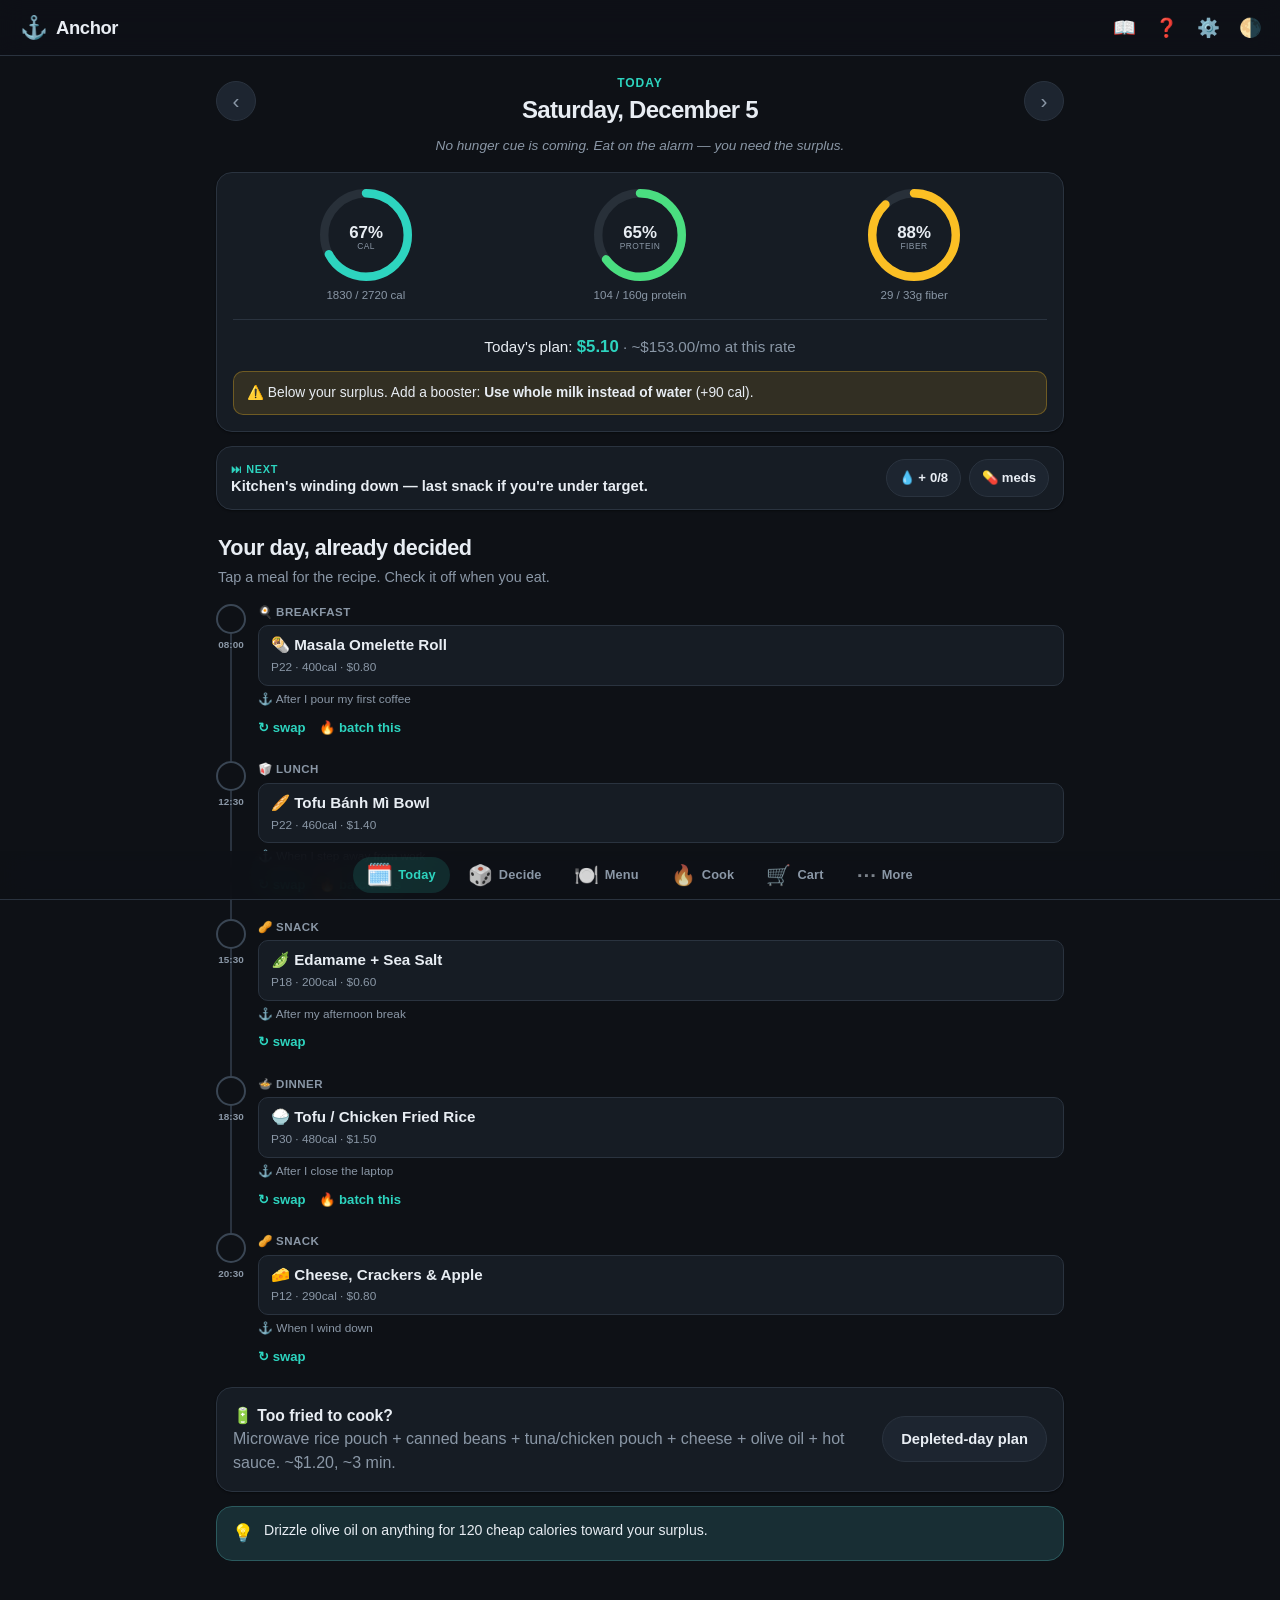
==== commit 7b7107c7: "Personalize for the user's kit + garden (6-qt pan, 7 kale plants) - Add a 'From your garden' screen:" ====
--- a/adhd_meal_system/app/index.html
+++ b/adhd_meal_system/app/index.html
@@ -52,6 +52,8 @@
   <script src="js/library8.js"></script>
   <script src="js/library9.js"></script>
   <script src="js/library10.js"></script>
+  <script src="js/library_garden.js"></script>
+  <script src="js/garden.js"></script>
   <script src="js/util.js"></script>
   <script src="js/store.js"></script>
   <script src="js/calc.js"></script>
@@ -67,6 +69,7 @@
   <script src="js/views/menu.js"></script>
   <script src="js/views/plate.js"></script>
   <script src="js/views/cookday.js"></script>
+  <script src="js/views/garden.js"></script>
   <script src="js/views/cookbooks.js"></script>
   <script src="js/views/flavor.js"></script>
   <script src="js/views/groceries.js"></script>
--- a/adhd_meal_system/app/css/views.css
+++ b/adhd_meal_system/app/css/views.css
@@ -468,3 +468,30 @@
 .milestone-title { font-weight: 700; font-size: .84rem; }
 .milestone-blurb { font-size: .72rem; color: var(--muted); }
 @media (min-width: 560px) { .milestone-grid { grid-template-columns: repeat(3,1fr); } }
+
+/* ============================ GARDEN ============================ */
+.card-badge-row { display: flex; flex-wrap: wrap; gap: 6px; align-items: center; }
+.badge-pan { font-size: .68rem; font-weight: 750; padding: 3px 8px; border-radius: var(--radius-pill); background: color-mix(in srgb,var(--warn) 16%,transparent); color: var(--warn); }
+.badge-garden { font-size: .8rem; padding: 2px 6px; border-radius: var(--radius-pill); background: color-mix(in srgb,var(--good) 16%,transparent); }
+.garden-callout { margin-top: 12px; padding: 11px 13px; border-radius: var(--radius-sm); background: color-mix(in srgb,var(--good) 12%,transparent); border: 1px solid color-mix(in srgb,var(--good) 28%,transparent); font-size: .86rem; }
+.pan-callout { margin-top: 8px; padding: 11px 13px; border-radius: var(--radius-sm); background: color-mix(in srgb,var(--warn) 10%,transparent); border: 1px solid color-mix(in srgb,var(--warn) 26%,transparent); font-size: .86rem; }
+.kit-row { padding: 4px 0; }
+.kit-name { font-weight: 650; }
+.garden-crops { display: grid; gap: 12px; }
+.crop-card { margin-bottom: 0; }
+.crop-head { display: flex; align-items: center; gap: 12px; }
+.crop-emoji { font-size: 2rem; }
+.crop-name { font-size: 1.05rem; font-weight: 750; }
+.crop-supply { font-size: .72rem; font-weight: 700; text-transform: uppercase; letter-spacing: .04em; padding: 2px 8px; border-radius: var(--radius-pill); }
+.crop-supply.abundant { background: color-mix(in srgb,var(--good) 18%,transparent); color: var(--good); }
+.crop-supply.trickle { background: color-mix(in srgb,var(--muted) 22%,transparent); color: var(--muted); }
+.crop-note { font-size: .86rem; color: var(--text-2); margin-top: 8px; line-height: 1.5; }
+.garden-tips { display: grid; gap: 12px; margin-bottom: 8px; }
+.garden-tip-card { background: var(--surface); border: 1px solid var(--border); border-radius: var(--radius); padding: 14px; }
+.garden-tip-title { font-weight: 720; font-size: .95rem; margin-bottom: 8px; }
+.garden-editor { display: flex; flex-direction: column; gap: 10px; }
+.garden-edit-row { display: flex; gap: 8px; align-items: center; flex-wrap: wrap; }
+.garden-crop { flex: 1; min-width: 120px; }
+.garden-plants { width: 64px; flex-shrink: 0; }
+.kit-editor { display: flex; flex-direction: column; gap: 8px; margin-bottom: 6px; }
+@media (min-width: 560px) { .garden-crops { grid-template-columns: 1fr 1fr; } .garden-tips { grid-template-columns: repeat(3,1fr); } }
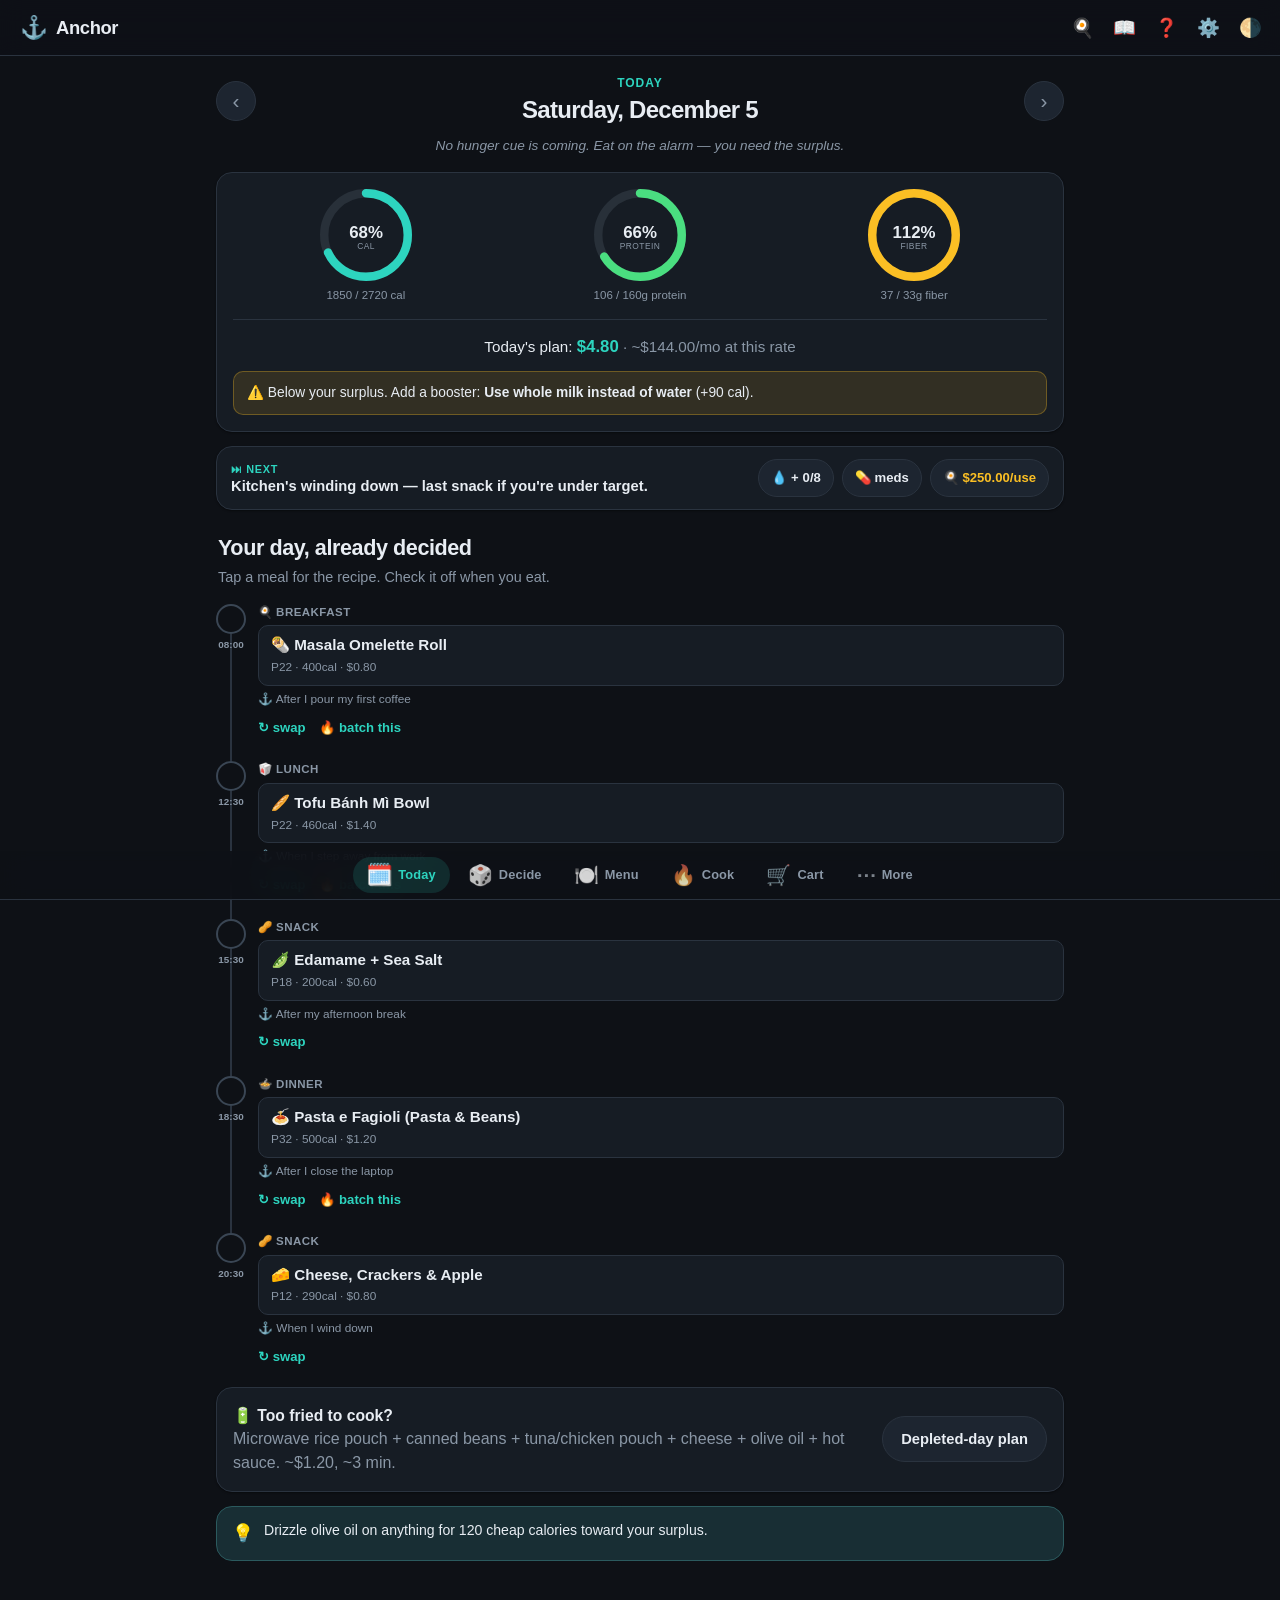
==== commit 8953a337: "Tune to user: 160lb gain, kale-in-rotation, and a buy-it-for-life pan tracker Based on the user's an" ====
--- a/adhd_meal_system/app/index.html
+++ b/adhd_meal_system/app/index.html
@@ -70,6 +70,7 @@
   <script src="js/views/plate.js"></script>
   <script src="js/views/cookday.js"></script>
   <script src="js/views/garden.js"></script>
+  <script src="js/views/pan.js"></script>
   <script src="js/views/cookbooks.js"></script>
   <script src="js/views/flavor.js"></script>
   <script src="js/views/groceries.js"></script>
--- a/adhd_meal_system/app/css/views.css
+++ b/adhd_meal_system/app/css/views.css
@@ -495,3 +495,29 @@
 .garden-plants { width: 64px; flex-shrink: 0; }
 .kit-editor { display: flex; flex-direction: column; gap: 8px; margin-bottom: 6px; }
 @media (min-width: 560px) { .garden-crops { grid-template-columns: 1fr 1fr; } .garden-tips { grid-template-columns: repeat(3,1fr); } }
+
+/* ============================ MY PAN ============================ */
+.now-pan { color: var(--warn); }
+.pan-hero { text-align: center; background: radial-gradient(120% 120% at 50% 0%, color-mix(in srgb,var(--warn) 14%,var(--surface)), var(--surface)); border: 1px solid color-mix(in srgb,var(--warn) 26%,var(--border)); border-radius: var(--radius-lg); padding: 22px 16px; margin-bottom: 14px; box-shadow: var(--shadow); }
+.pan-cpu { display: flex; align-items: baseline; justify-content: center; gap: 8px; }
+.pan-cpu-num { font-size: 3.2rem; font-weight: 880; letter-spacing: -0.04em; color: var(--warn); font-variant-numeric: tabular-nums; }
+.pan-cpu-unit { font-size: 1.1rem; color: var(--muted); font-weight: 650; }
+.pan-hero-sub { color: var(--text-2); font-weight: 600; margin-top: 2px; }
+.pan-hero-stats { display: grid; grid-template-columns: repeat(3,1fr); gap: 8px; margin: 14px 0; }
+.pan-cook-btn { margin-top: 2px; }
+.pan-ladder { display: flex; flex-direction: column; }
+.pan-rung { display: flex; align-items: center; gap: 12px; padding: 10px 0; border-bottom: 1px solid var(--border); opacity: .6; }
+.pan-rung:last-child { border-bottom: none; }
+.pan-rung.hit { opacity: 1; }
+.pan-rung-dot { width: 24px; height: 24px; border-radius: 50%; border: 2px solid var(--border-strong); display: grid; place-items: center; font-weight: 800; font-size: .8rem; flex-shrink: 0; color: transparent; }
+.pan-rung.hit .pan-rung-dot { background: var(--good); border-color: var(--good); color: var(--good-ink); }
+.pan-rung-main { flex: 1; display: flex; justify-content: space-between; gap: 10px; align-items: baseline; flex-wrap: wrap; }
+.pan-rung-label { font-weight: 700; }
+.pan-rung-need { font-size: .8rem; color: var(--muted); font-variant-numeric: tabular-nums; }
+.pan-recipe-row { display: flex; flex-wrap: wrap; gap: 8px; margin-top: 6px; }
+.pan-recipe-chip { padding: 8px 12px; border-radius: var(--radius-pill); background: var(--surface-2); border: 1px solid var(--border); font-size: .82rem; font-weight: 600; }
+.pan-recipe-chip:hover { border-color: var(--warn); }
+.pan-philosophy { padding: 16px; background: color-mix(in srgb,var(--warn) 8%,var(--surface)); border: 1px solid color-mix(in srgb,var(--warn) 22%,var(--border)); border-radius: var(--radius); font-size: .9rem; line-height: 1.55; margin-bottom: 8px; }
+.pan-editor { display: flex; flex-direction: column; gap: 8px; margin-bottom: 12px; }
+.pan-edit-row { display: flex; align-items: center; gap: 10px; flex-wrap: wrap; }
+.pan-price { width: 100px; }
